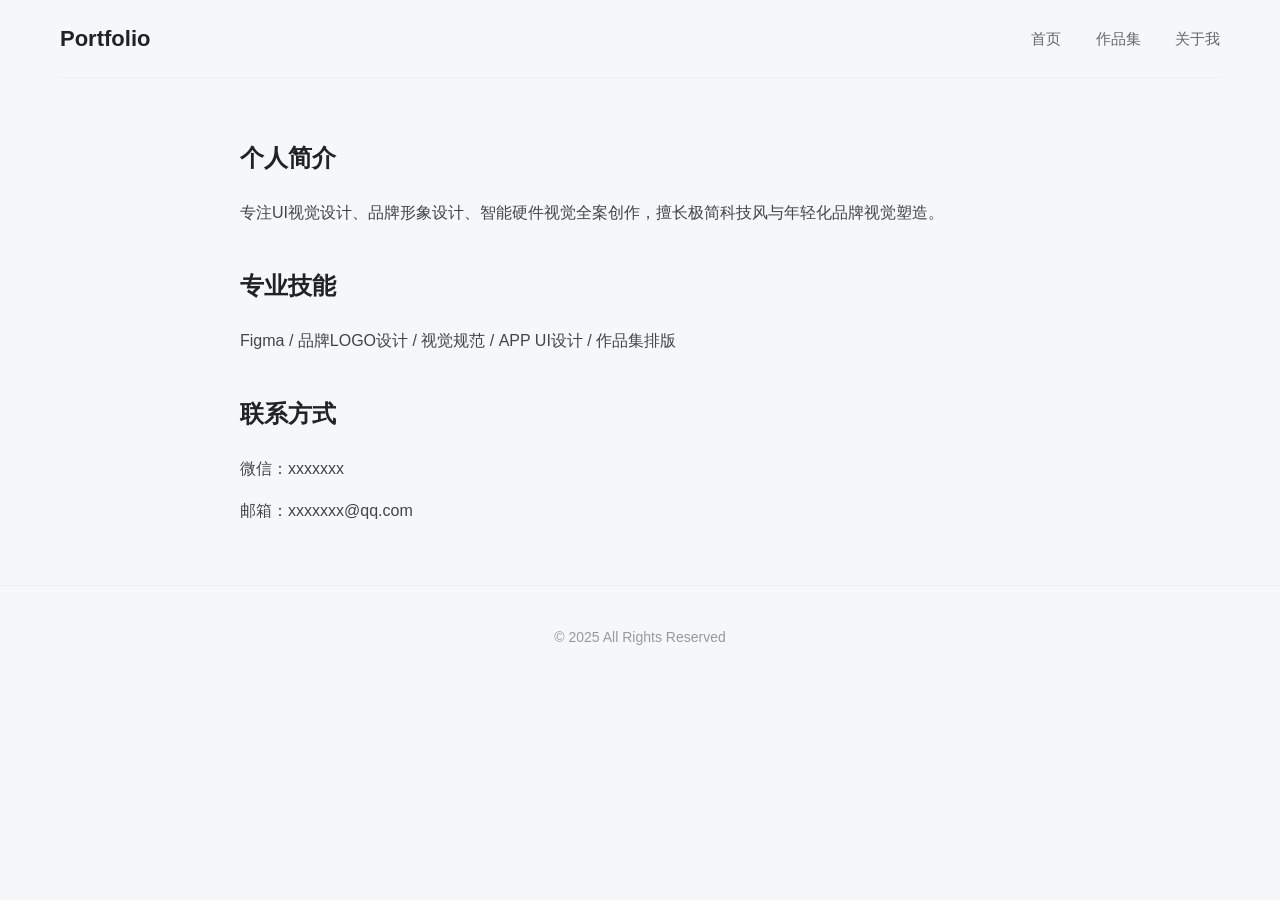
==== docs/about.html @ 40f410e4 "Add files via upload" ====
<!DOCTYPE html>
<html lang="zh-CN">
<head>
    <meta charset="UTF-8">
    <meta name="viewport" content="width=device-width, initial-scale=1.0">
    <title>关于我 | About</title>
    <link rel="stylesheet" href="assets/css/style.css">
</head>
<body>
    <div class="container">
        <nav>
            <div class="nav-logo">Portfolio</div>
            <div class="nav-links">
                <a href="index.html">首页</a>
                <a href="works.html">作品集</a>
                <a href="about.html">关于我</a>
            </div>
        </nav>

        <div class="project-content">
            <h2>个人简介</h2>
            <p>专注UI视觉设计、品牌形象设计、智能硬件视觉全案创作，擅长极简科技风与年轻化品牌视觉塑造。</p>

            <h2>专业技能</h2>
            <p>Figma / 品牌LOGO设计 / 视觉规范 / APP UI设计 / 作品集排版</p>

            <h2>联系方式</h2>
            <p>微信：xxxxxxx</p>
            <p>邮箱：xxxxxxx@qq.com</p>
        </div>
    </div>

    <footer>
        © 2025 All Rights Reserved
    </footer>
</body>
</html>
---- docs/assets/css/style.css ----
* {
    margin: 0;
    padding: 0;
    box-sizing: border-box;
}

body {
    font-family: "Inter", "思源黑体", sans-serif;
    background-color: #f6f7f9;
    color: #222;
    line-height: 1.7;
}

a {
    text-decoration: none;
    color: inherit;
}

.container {
    max-width: 1200px;
    margin: 0 auto;
    padding: 0 20px;
}

/* 导航栏 */
nav {
    display: flex;
    justify-content: space-between;
    align-items: center;
    padding: 20px 0;
    border-bottom: 1px solid #eee;
}

.nav-logo {
    font-size: 22px;
    font-weight: 700;
}

.nav-links a {
    margin-left: 30px;
    font-size: 15px;
    color: #666;
}

.nav-links a:hover {
    color: #000;
}

/* 首页hero */
.hero {
    text-align: center;
    padding: 100px 20px;
}

.hero h1 {
    font-size: 48px;
    margin-bottom: 15px;
}

.hero p {
    font-size: 18px;
    color: #666;
    margin-bottom: 40px;
}

.btn {
    padding: 12px 30px;
    background: #222;
    color: #fff;
    border-radius: 6px;
    transition: 0.3s;
}

.btn:hover {
    background: #444;
}

/* 作品网格 */
.section-title {
    font-size: 28px;
    margin: 60px 0 30px;
}

.works-grid {
    display: grid;
    grid-template-columns: repeat(auto-fill, minmax(350px, 1fr));
    gap: 30px;
    margin-bottom: 80px;
}

.work-card {
    background: #fff;
    border-radius: 10px;
    overflow: hidden;
    box-shadow: 0 2px 12px rgba(0,0,0,0.06);
    transition: 0.3s;
}

.work-card:hover {
    transform: translateY(-5px);
}

.work-card img {
    width: 100%;
    height: 240px;
    object-fit: cover;
}

.work-info {
    padding: 20px;
}

.work-info h3 {
    margin-bottom: 8px;
}

.work-info p {
    color: #666;
    font-size: 14px;
}

/* 项目详情页 */
.project-banner {
    width: 100%;
    height: 400px;
    background: #eef0f3;
    display: flex;
    align-items: center;
    justify-content: center;
    font-size: 30px;
    color: #999;
}

.project-content {
    max-width: 800px;
    margin: 60px auto;
}

.project-content h2 {
    margin: 40px 0 20px;
}

.project-content p {
    color: #444;
    margin-bottom: 15px;
}

.end-text {
    margin: 60px 0 40px;
    text-align: center;
    font-size: 18px;
    color: #333;
    line-height: 2;
}

/* 页脚 */
footer {
    text-align: center;
    padding: 40px 0;
    color: #999;
    font-size: 14px;
    border-top: 1px solid #eee;
}
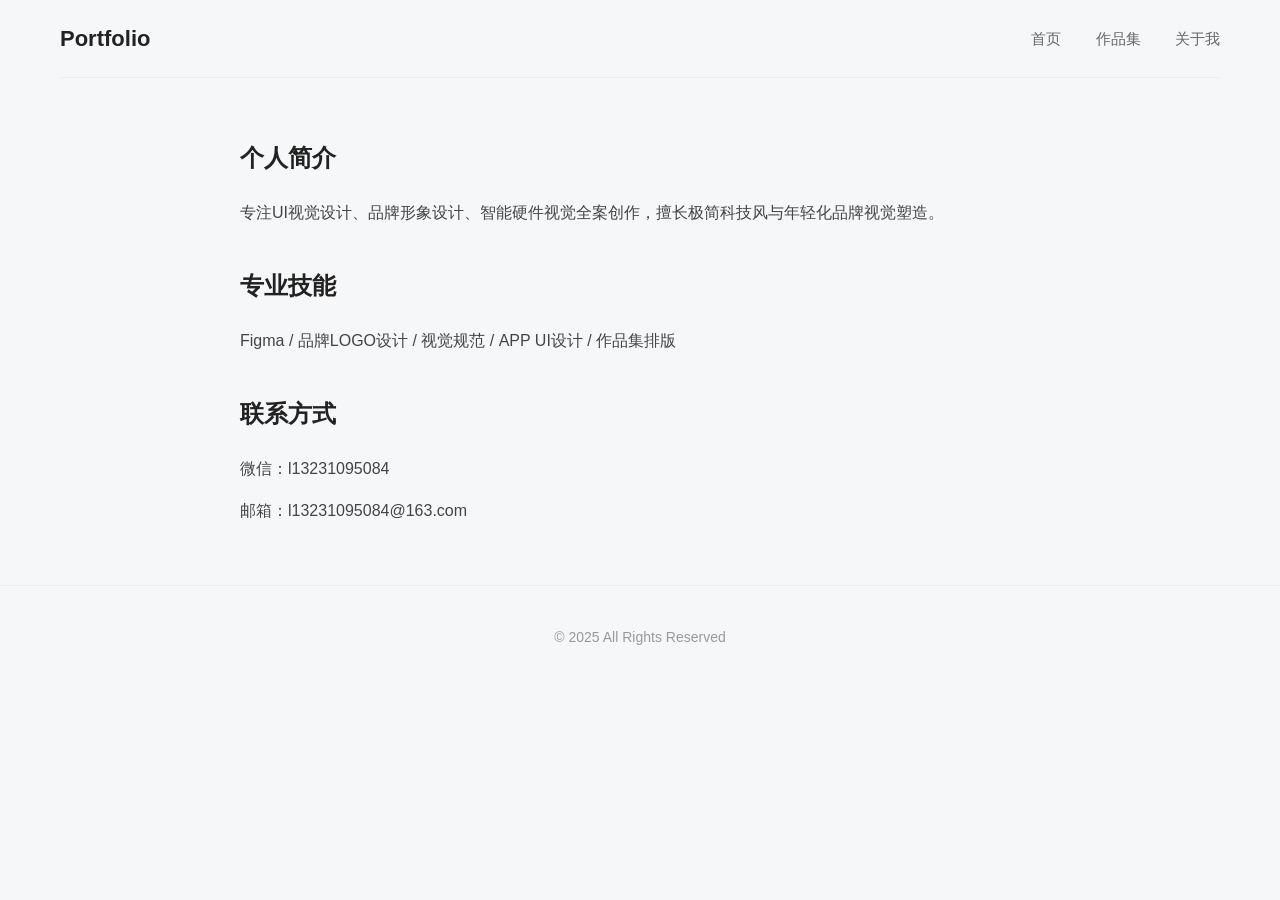
==== commit e7dd856e: "修改联系方式" ====
--- a/docs/about.html
+++ b/docs/about.html
@@ -25,8 +25,8 @@
             <p>Figma / 品牌LOGO设计 / 视觉规范 / APP UI设计 / 作品集排版</p>
 
             <h2>联系方式</h2>
-            <p>微信：xxxxxxx</p>
-            <p>邮箱：xxxxxxx@qq.com</p>
+            <p>微信：l13231095084</p>
+            <p>邮箱：l13231095084@163.com</p>
         </div>
     </div>
 
@@ -34,4 +34,4 @@
         © 2025 All Rights Reserved
     </footer>
 </body>
-</html>+</html>
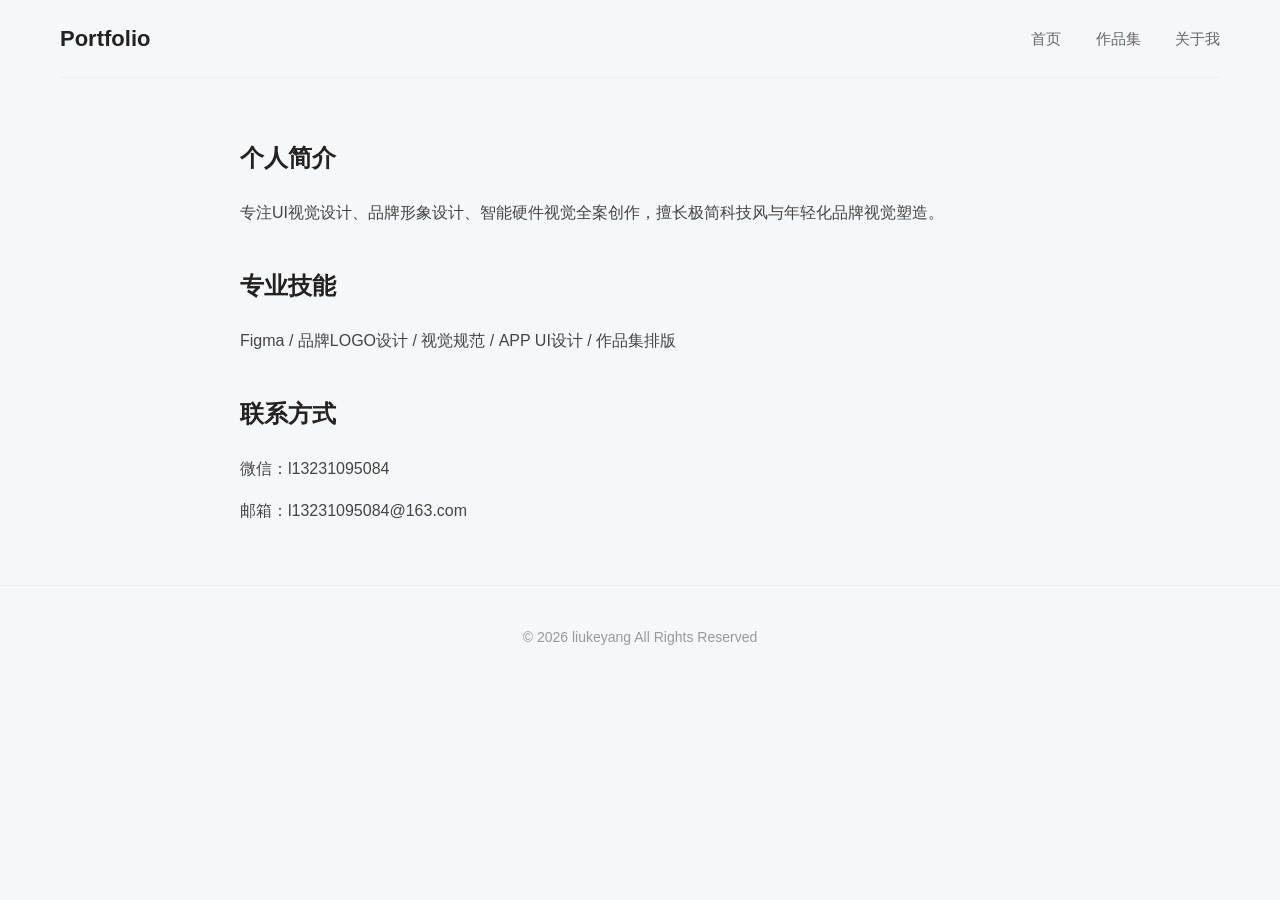
==== commit c31f4c03: "版权归属修改" ====
--- a/docs/about.html
+++ b/docs/about.html
@@ -31,7 +31,7 @@
     </div>
 
     <footer>
-        © 2025 All Rights Reserved
+        © 2026 liukeyang All Rights Reserved
     </footer>
 </body>
 </html>
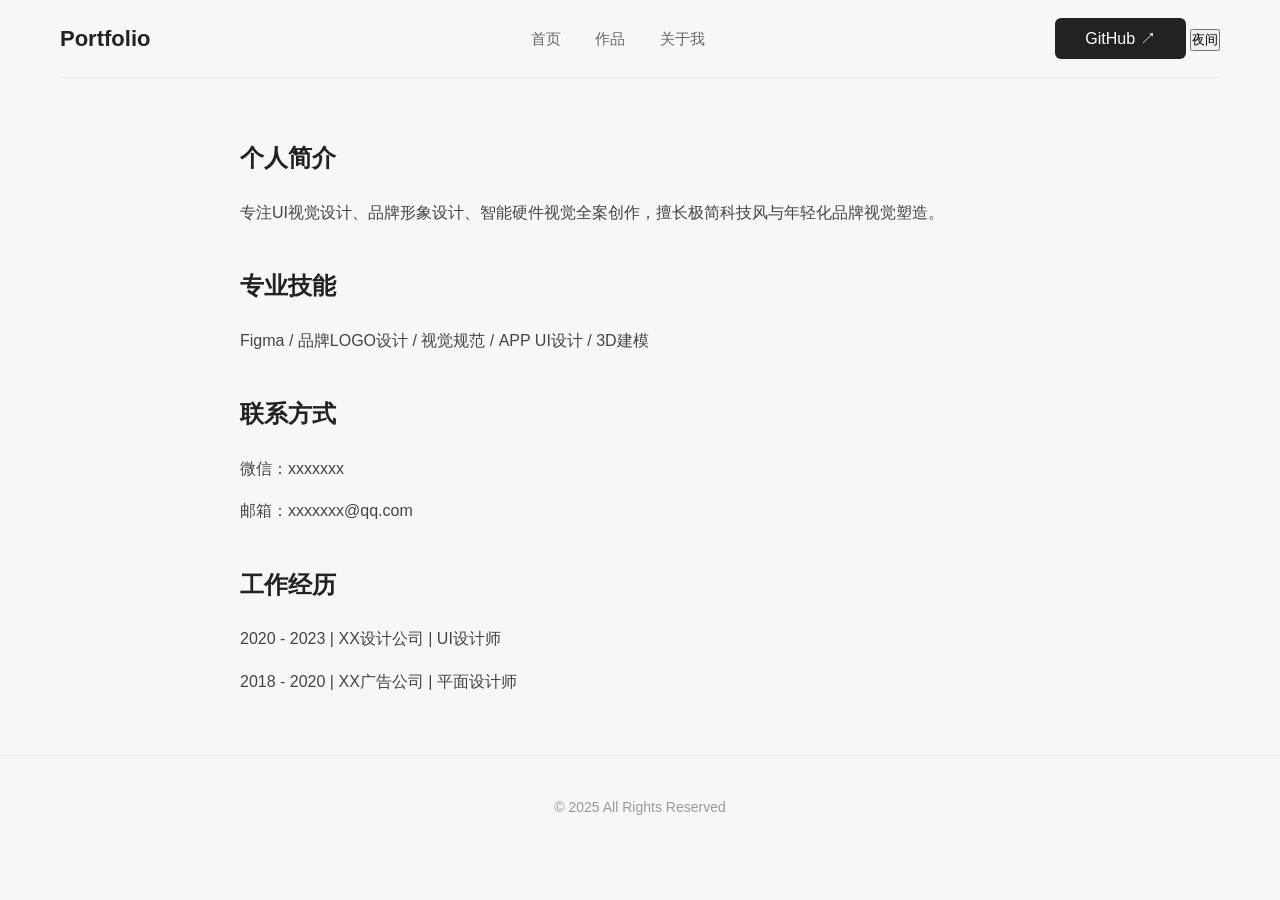
==== commit fbae5e83: "Add files via upload" ====
--- a/docs/about.html
+++ b/docs/about.html
@@ -8,12 +8,16 @@
 </head>
 <body>
     <div class="container">
-        <nav>
+        <nav class="topbar">
             <div class="nav-logo">Portfolio</div>
             <div class="nav-links">
                 <a href="index.html">首页</a>
-                <a href="works.html">作品集</a>
+                <a href="works.html">作品</a>
                 <a href="about.html">关于我</a>
+            </div>
+            <div class="nav-actions">
+                <a href="https://github.com" class="btn btn-outline">GitHub ↗</a>
+                <button id="themeToggle" class="theme-toggle" aria-label="切换主题">夜间</button>
             </div>
         </nav>
 
@@ -22,16 +26,32 @@
             <p>专注UI视觉设计、品牌形象设计、智能硬件视觉全案创作，擅长极简科技风与年轻化品牌视觉塑造。</p>
 
             <h2>专业技能</h2>
-            <p>Figma / 品牌LOGO设计 / 视觉规范 / APP UI设计 / 作品集排版</p>
+            <p>Figma / 品牌LOGO设计 / 视觉规范 / APP UI设计 / 3D建模</p>
 
             <h2>联系方式</h2>
-            <p>微信：l13231095084</p>
-            <p>邮箱：l13231095084@163.com</p>
+            <p>微信：xxxxxxx</p>
+            <p>邮箱：xxxxxxx@qq.com</p>
+
+            <h2>工作经历</h2>
+            <p>2020 - 2023 | XX设计公司 | UI设计师</p>
+            <p>2018 - 2020 | XX广告公司 | 平面设计师</p>
         </div>
     </div>
 
     <footer>
-        © 2026 liukeyang All Rights Reserved
+        © 2025 All Rights Reserved
     </footer>
+
+    <script>
+        const themeToggle = document.getElementById('themeToggle');
+        if (themeToggle) {
+            themeToggle.addEventListener('click', () => {
+                document.body.classList.toggle('dark-theme');
+                const isDark = document.body.classList.contains('dark-theme');
+                themeToggle.textContent = isDark ? '白天' : '夜间';
+                themeToggle.setAttribute('aria-label', isDark ? '切换至白天模式' : '切换至夜间模式');
+            });
+        }
+    </script>
 </body>
-</html>
+</html>
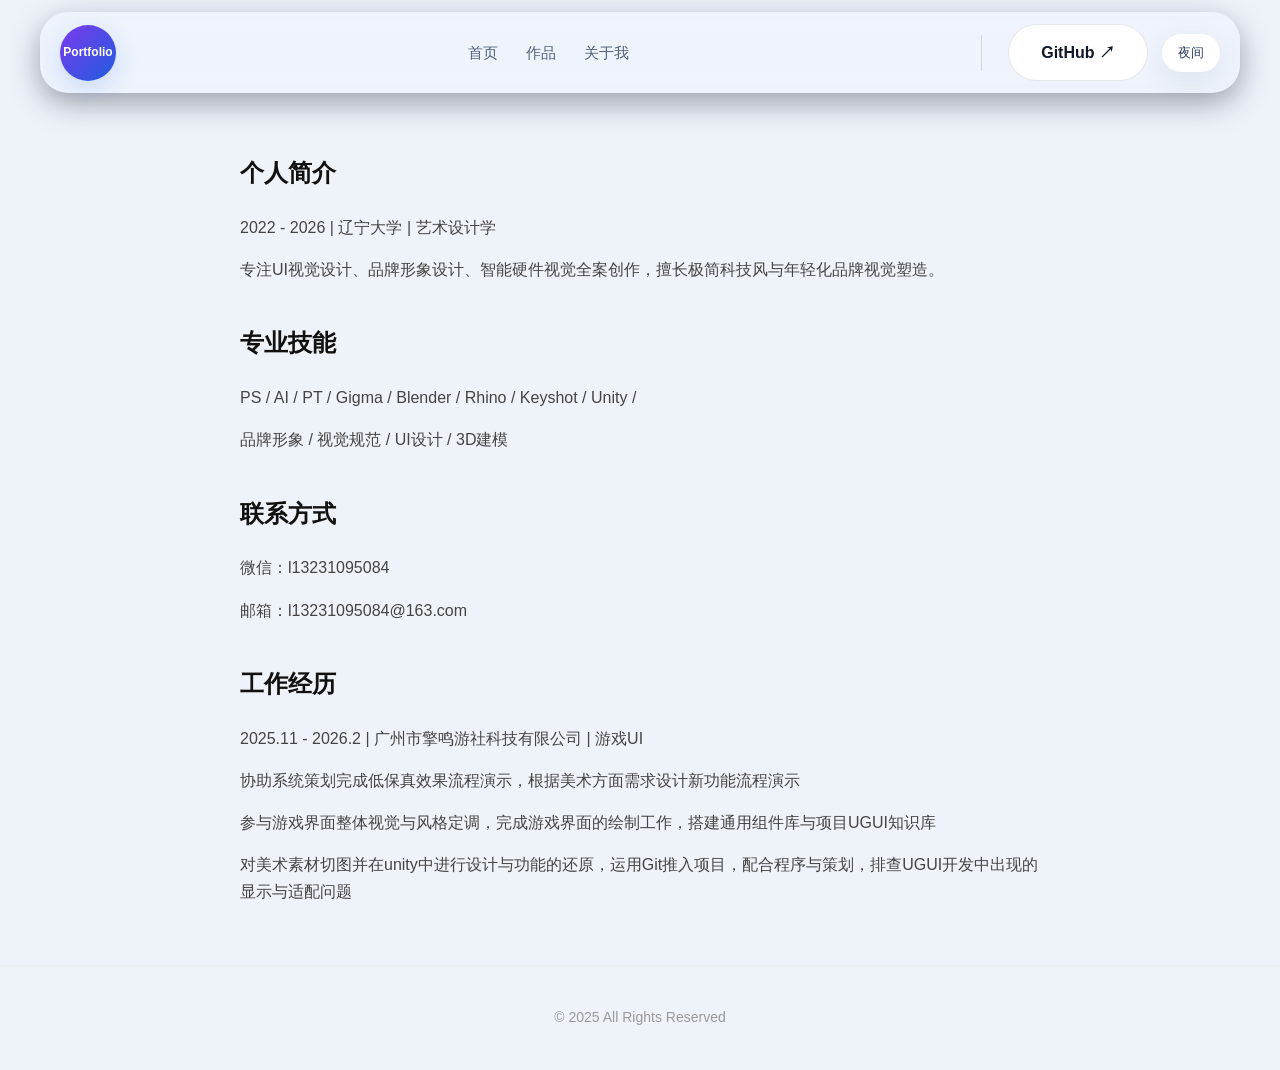
==== commit 5c84003f: "Update about.html" ====
--- a/docs/about.html
+++ b/docs/about.html
@@ -23,18 +23,22 @@
 
         <div class="project-content">
             <h2>个人简介</h2>
+            <p>2022 - 2026 | 辽宁大学 | 艺术设计学</p>
             <p>专注UI视觉设计、品牌形象设计、智能硬件视觉全案创作，擅长极简科技风与年轻化品牌视觉塑造。</p>
 
             <h2>专业技能</h2>
-            <p>Figma / 品牌LOGO设计 / 视觉规范 / APP UI设计 / 3D建模</p>
+            <p>PS / AI / PT / Gigma / Blender / Rhino / Keyshot / Unity / </p>
+            <p>品牌形象 / 视觉规范 / UI设计 / 3D建模</p>
 
             <h2>联系方式</h2>
-            <p>微信：xxxxxxx</p>
-            <p>邮箱：xxxxxxx@qq.com</p>
+            <p>微信：l13231095084</p>
+            <p>邮箱：l13231095084@163.com</p>
 
             <h2>工作经历</h2>
-            <p>2020 - 2023 | XX设计公司 | UI设计师</p>
-            <p>2018 - 2020 | XX广告公司 | 平面设计师</p>
+            <p>2025.11 - 2026.2 | 广州市擎鸣游社科技有限公司 | 游戏UI</p>
+            <p>协助系统策划完成低保真效果流程演示，根据美术方面需求设计新功能流程演示</p>
+            <p>参与游戏界面整体视觉与风格定调，完成游戏界面的绘制工作，搭建通用组件库与项目UGUI知识库</p>
+            <p>对美术素材切图并在unity中进行设计与功能的还原，运用Git推入项目，配合程序与策划，排查UGUI开发中出现的显示与适配问题</p>
         </div>
     </div>
 
@@ -54,4 +58,4 @@
         }
     </script>
 </body>
-</html>+</html>
--- a/docs/assets/css/style.css
+++ b/docs/assets/css/style.css
@@ -6,8 +6,8 @@
 
 body {
     font-family: "Inter", "思源黑体", sans-serif;
-    background-color: #f6f7f9;
-    color: #222;
+    background-color: #eef3fa;
+    color: #111;
     line-height: 1.7;
 }
 
@@ -17,62 +17,509 @@
 }
 
 .container {
-    max-width: 1200px;
+    max-width: 1440px;
     margin: 0 auto;
-    padding: 0 20px;
-}
-
-/* 导航栏 */
-nav {
+    padding: 0 clamp(16px, 4vw, 40px); /* 最小16px，随屏幕宽度变化，最大40px */
+    position: relative;
+}
+
+.topbar {
     display: flex;
-    justify-content: space-between;
-    align-items: center;
-    padding: 20px 0;
-    border-bottom: 1px solid #eee;
+    align-items: center;
+    gap: 20px;
+    padding: 12px 20px;
+    margin: 12px 0 0;
+    background: rgba(255,255,255,0.06);
+    border-radius: 28px;
+    box-shadow: 0 10px 30px rgba(2,6,23,0.35);
+    backdrop-filter: blur(8px) saturate(120%);
+    -webkit-backdrop-filter: blur(8px) saturate(120%);
 }
 
 .nav-logo {
-    font-size: 22px;
+    width: 56px;
+    height: 56px;
+    border-radius: 50%;
+    display: inline-grid;
+    place-items: center;
+    font-size: 12px;
+    font-weight: 900;
+    color: #fff;
+    background: linear-gradient(135deg,#7c3aed,hsl(221, 75%, 50%));
+    box-shadow: 0 8px 24px rgba(37,99,235,0.18);
+}
+
+.nav-links {
+    display: flex;
+    align-items: center;
+    gap: 28px;
+    flex-wrap: nowrap;
+    margin: 0 auto; /* 居中 */
+}
+
+.nav-links a {
+    position: relative;
+    font-size: 15px;
+    color: #51607a;
+    transition: color 0.2s;
+}
+
+.nav-links a::after {
+    content: "";
+    position: absolute;
+    left: 0;
+    bottom: -4px;
+    width: 0;
+    height: 3px;
+    background: #2563eb;
+    border-radius: 999px;
+    transition: width 0.25s ease;
+}
+
+.nav-links a:hover {
+    color: #0f172a;
+}
+
+.nav-links a:hover::after,
+.nav-links a:focus-visible::after {
+    width: 100%;
+}
+
+.nav-actions {
+    display: flex;
+    align-items: center;
+    gap: 14px;
+}
+
+.nav-actions::before {
+    content: "";
+    display: block;
+    width: 1px;
+    height: 36px;
+    margin-right: 12px;
+    background: rgba(2,6,23,0.12);
+    border-radius: 2px;
+}
+
+/* 作品次级导航 */
+.project-nav {
+    display: flex;
+    align-items: center;
+    gap: 24px;
+    padding: 0;
+    margin: 20px auto 0;
+    justify-content: center;
+}
+
+.project-nav-item {
+    position: relative;
+    font-size: 15px;
+    color: #51607a;
+    transition: color 0.2s;
+    padding-bottom: 8px;
+}
+
+.project-nav-item::after {
+    content: "";
+    position: absolute;
+    left: 0;
+    bottom: 0;
+    width: 0;
+    height: 2px;
+    background: #2563eb;
+    border-radius: 999px;
+    transition: width 0.25s ease;
+}
+
+.project-nav-item:hover {
+    color: #0f172a;
+}
+
+.project-nav-item:hover::after,
+.project-nav-item.active::after {
+    width: 100%;
+}
+
+.project-nav-item.active {
+    color: #0f172a;
+    font-weight: 600;
+}
+
+.theme-toggle {
+    padding: 10px 16px;
+    border: none;
+    border-radius: 999px;
+    background: #fff;
+    color: #2e3e5c;
+    box-shadow: 0 10px 30px rgba(20, 30, 60, 0.08);
+    cursor: pointer;
+}
+
+.btn {
+    display: inline-flex;
+    align-items: center;
+    justify-content: center;
+    padding: 14px 32px;
+    border-radius: 999px;
+    font-weight: 600;
+    transition: all 0.25s ease;
+}
+
+.btn-primary {
+    background: #2563eb;
+    color: #fff;
+}
+
+.btn-primary:hover {
+    background: #1d4ed8;
+}
+
+.btn-outline {
+    border: 1px solid rgba(15, 23, 42, 0.1);
+    background: #fff;
+    color: #111827;
+}
+
+.btn-outline:hover {
+    background: #f8fafc;
+}
+
+.dark-theme {
+    background-color: #071019;
+    color: #e5e7eb;
+}
+
+.dark-theme a {
+    color: #e5e7eb;
+}
+
+.dark-theme .container {
+    background: transparent;
+}
+
+.dark-theme nav,
+.dark-theme .visual-frame,
+.dark-theme .profile-card,
+.dark-theme .btn-outline,
+.dark-theme .theme-toggle {
+    background: rgba(15, 23, 42, 0.94);
+}
+
+.dark-theme .theme-toggle {
+    color: #e5e7eb;
+    box-shadow: 0 10px 30px rgba(255, 255, 255, 0.06);
+}
+
+.dark-theme .nav-links a {
+    color: #cbd5e1;
+}
+
+.dark-theme .nav-links a:hover {
+    color: #f8fafc;
+}
+
+.dark-theme .btn-primary {
+    background: #60a5fa;
+}
+
+.dark-theme .btn-primary:hover {
+    background: #3b82f6;
+}
+
+.dark-theme .btn-outline {
+    border-color: rgba(255, 255, 255, 0.1);
+    background: rgba(255, 255, 255, 0.05);
+    color: #e5e7eb;
+}
+
+.dark-theme .hero-lead,
+.dark-theme .hero-description,
+.dark-theme .profile-note {
+    color: #cbd5e1;
+}
+
+.dark-theme .visual-frame {
+    background: rgba(15, 23, 42, 0.96);
+    box-shadow: 0 50px 100px rgba(0, 0, 0, 0.4);
+}
+
+.dark-theme .visual-frame::before {
+    border-color: rgba(255, 255, 255, 0.08);
+}
+
+.dark-theme .visual-label,
+.dark-theme .visual-chip {
+    background: rgba(255, 255, 255, 0.08);
+    color: #e5e7eb;
+}
+
+.dark-theme footer {
+    color: #94a3b8;
+    border-top-color: rgba(148, 163, 184, 0.2);
+}
+
+.hero {
+    display: grid;
+    grid-template-columns: minmax(320px, 1fr) minmax(420px, 1.1fr);
+    align-items: center;
+    gap: 72px;
+    padding: 80px 0 120px;
+}
+
+.hero-copy {
+    max-width: 580px;
+}
+
+.eyebrow {
+    margin-bottom: 18px;
+    font-size: 16px;
+    letter-spacing: 0.16em;
+    text-transform: uppercase;
+    color: #2563eb;
+}
+
+.hero-copy h1 {
+    font-size: 66px;
+    line-height: 0.95;
+    margin-bottom: 30px;
+    letter-spacing: -0.04em;
+}
+
+.hero-lead,
+.hero-description {
+    color: #374151;
+    font-size: 18px;
+    max-width: 560px;
+}
+
+.hero-lead {
+    margin-bottom: 22px;
+}
+
+.hero-description {
+    margin-bottom: 36px;
+}
+
+.hero-actions {
+    margin-bottom: 42px;
+}
+
+.profile-card {
+    display: inline-flex;
+    align-items: center;
+    gap: 14px;
+    padding: 14px 18px;
+    background: #fff;
+    border-radius: 22px;
+    box-shadow: 0 18px 40px rgba(15, 23, 42, 0.08);
+}
+
+.profile-avatar {
+    width: 52px;
+    height: 52px;
+    border-radius: 18px;
+    background: linear-gradient(135deg, #7c3aed, #2563eb);
+    color: #fff;
+    display: grid;
+    place-items: center;
+    font-weight: 800;
+    font-size: 20px;
+}
+
+.profile-name {
     font-weight: 700;
 }
 
-.nav-links a {
-    margin-left: 30px;
-    font-size: 15px;
-    color: #666;
-}
-
-.nav-links a:hover {
-    color: #000;
-}
-
-/* 首页hero */
-.hero {
+.profile-note {
+    font-size: 14px;
+    color: #6b7280;
+}
+
+.hero-visual {
+    display: flex;
+    justify-content: flex-end;
+}
+
+.visual-frame {
+    position: relative;
+    width: 100%;
+    max-width: 660px;
+    border-radius: 32px;
+    background: linear-gradient(180deg, rgba(255,255,255,0.95), rgba(249,250,251,0.95));
+    box-shadow: 0 50px 100px rgba(15, 23, 42, 0.12);
+    overflow: hidden;
+    padding: 26px;
+}
+
+.visual-frame::before {
+    content: "";
+    position: absolute;
+    inset: 0;
+    border: 1px solid rgba(255, 255, 255, 0.55);
+    pointer-events: none;
+    border-radius: 32px;
+}
+
+.visual-label {
+    position: absolute;
+    top: 24px;
+    left: 24px;
+    padding: 10px 16px;
+    background: rgba(15, 23, 42, 0.95);
+    color: #fff;
+    border-radius: 999px;
+    font-size: 13px;
+    letter-spacing: 0.04em;
+}
+
+.visual-chip {
+    position: absolute;
+    bottom: 28px;
+    left: 28px;
+    padding: 10px 16px;
+    background: rgba(255, 255, 255, 0.94);
+    border-radius: 999px;
+    font-size: 14px;
+    color: #111827;
+    box-shadow: 0 12px 30px rgba(15, 23, 42, 0.1);
+}
+
+.visual-bar {
+    position: absolute;
+    right: 28px;
+    bottom: 28px;
+    display: flex;
+    gap: 10px;
+}
+
+.visual-bar span {
+    width: 12px;
+    height: 12px;
+    border-radius: 999px;
+    background: #2563eb;
+}
+
+.visual-frame img {
+    width: 100%;
+    height: auto;
+    display: block;
+    border-radius: 24px;
+    object-fit: cover;
+}
+
+/* 关于页左上头像 */
+.about-avatar {
+    position: absolute;
+    top: 24px;
+    left: 24px;
+    width: clamp(100px, 16vw, 180px);
+    height: auto;
+    border-radius: 12px;
+    box-shadow: 0 20px 40px rgba(0,0,0,0.12);
+    object-fit: cover;
+}
+
+@media screen and (max-width: 800px) {
+    .about-avatar {
+        width: clamp(80px, 18vw, 140px);
+        top: 18px;
+        left: 18px;
+    }
+}
+
+footer {
     text-align: center;
-    padding: 100px 20px;
-}
-
-.hero h1 {
-    font-size: 48px;
-    margin-bottom: 15px;
-}
-
-.hero p {
-    font-size: 18px;
-    color: #666;
-    margin-bottom: 40px;
-}
-
-.btn {
-    padding: 12px 30px;
-    background: #222;
-    color: #fff;
-    border-radius: 6px;
-    transition: 0.3s;
-}
-
-.btn:hover {
-    background: #444;
+    padding: 40px 0 60px;
+    color: #6b7280;
+    font-size: 14px;
+    border-top: 1px solid rgba(148, 163, 184, 0.15);
+}
+
+@media screen and (max-width: 960px) {
+    .hero {
+        grid-template-columns: 1fr;
+        gap: 50px;
+        padding-top: 64px;
+    }
+
+    .hero-copy h1 {
+        font-size: 54px;
+    }
+
+    .visual-frame {
+        max-width: 100%;
+        padding: 22px;
+    }
+}
+
+@media screen and (max-width: 700px) {
+    .topbar {
+        flex-direction: row;
+        align-items: center;
+        gap: 12px;
+        padding: 8px 12px;
+        flex-wrap: nowrap;
+    }
+
+    .nav-logo {
+        width: 44px;
+        height: 44px;
+        font-size: 10px;
+        flex-shrink: 0;
+    }
+
+    .nav-links {
+        gap: 16px;
+        margin: 0;
+        flex-shrink: 0;
+    }
+
+    .nav-links a {
+        font-size: 13px;
+    }
+
+    .nav-actions {
+        width: auto;
+        justify-content: flex-end;
+        gap: 8px;
+        margin-left: auto;
+    }
+
+    .nav-actions::before {
+        height: 24px;
+        margin-right: 8px;
+    }
+
+    .theme-toggle {
+        padding: 6px 12px;
+        font-size: 12px;
+    }
+
+    .btn {
+        padding: 8px 16px;
+        font-size: 12px;
+    }
+
+    .project-nav {
+        gap: 16px;
+        margin-top: 16px;
+        overflow-x: auto;
+        padding-bottom: 8px;
+    }
+
+    .project-nav-item {
+        font-size: 13px;
+        white-space: nowrap;
+        flex-shrink: 0;
+    }
+
+    .hero-copy h1 {
+        font-size: 42px;
+    }
+
+    .profile-card {
+        width: 100%;
+    }
 }
 
 /* 作品网格 */
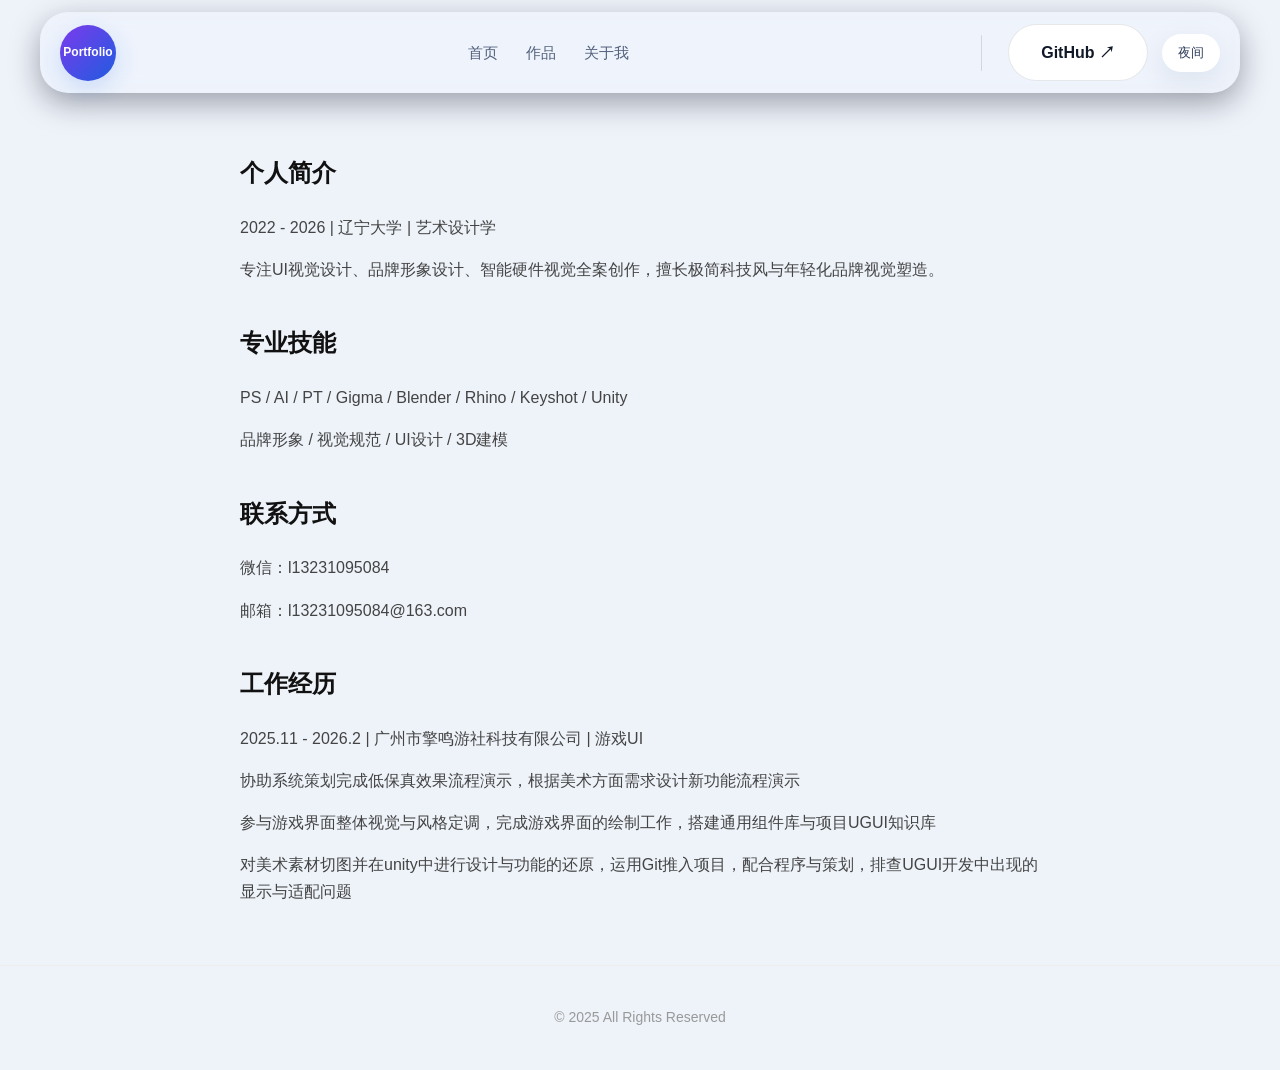
==== commit 02d2c998: "Add files via upload" ====
--- a/docs/about.html
+++ b/docs/about.html
@@ -27,7 +27,7 @@
             <p>专注UI视觉设计、品牌形象设计、智能硬件视觉全案创作，擅长极简科技风与年轻化品牌视觉塑造。</p>
 
             <h2>专业技能</h2>
-            <p>PS / AI / PT / Gigma / Blender / Rhino / Keyshot / Unity / </p>
+            <p>PS / AI / PT / Gigma / Blender / Rhino / Keyshot / Unity </p>
             <p>品牌形象 / 视觉规范 / UI设计 / 3D建模</p>
 
             <h2>联系方式</h2>
@@ -48,14 +48,25 @@
 
     <script>
         const themeToggle = document.getElementById('themeToggle');
+        const savedTheme = window.localStorage.getItem('theme');
+        const isDarkMode = savedTheme === 'dark';
+        const updateTheme = (dark) => {
+            document.body.classList.toggle('dark-theme', dark);
+            if (themeToggle) {
+                themeToggle.textContent = dark ? '白天' : '夜间';
+                themeToggle.setAttribute('aria-label', dark ? '切换至白天模式' : '切换至夜间模式');
+            }
+        };
+        if (savedTheme) {
+            updateTheme(isDarkMode);
+        }
         if (themeToggle) {
             themeToggle.addEventListener('click', () => {
-                document.body.classList.toggle('dark-theme');
-                const isDark = document.body.classList.contains('dark-theme');
-                themeToggle.textContent = isDark ? '白天' : '夜间';
-                themeToggle.setAttribute('aria-label', isDark ? '切换至白天模式' : '切换至夜间模式');
+                const nextDark = !document.body.classList.contains('dark-theme');
+                window.localStorage.setItem('theme', nextDark ? 'dark' : 'light');
+                updateTheme(nextDark);
             });
         }
     </script>
 </body>
-</html>
+</html>
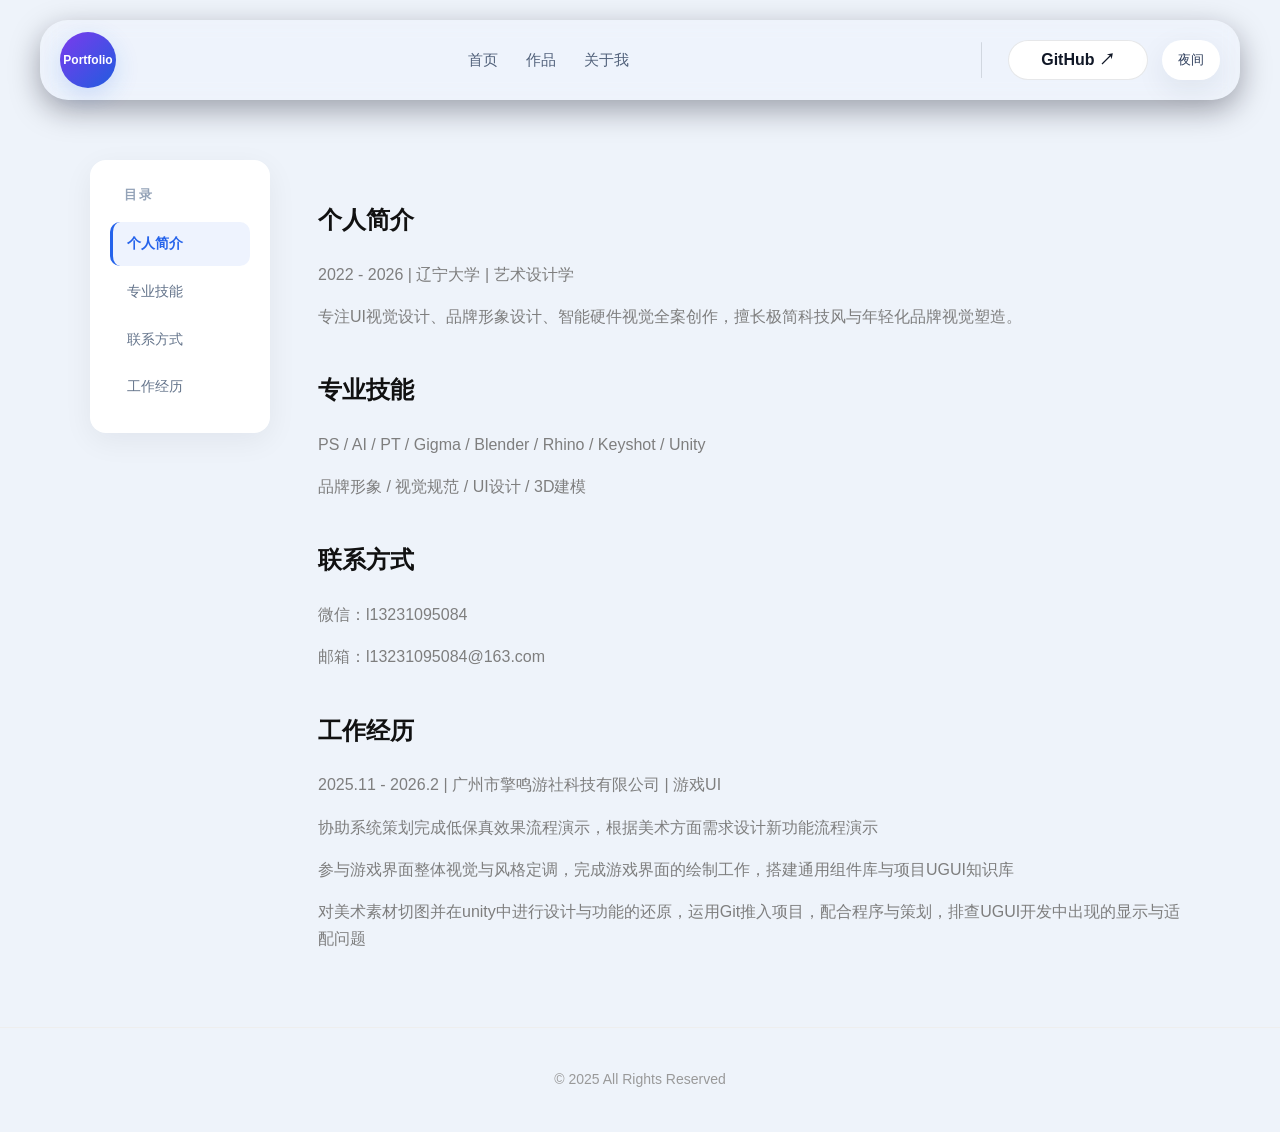
==== commit cc66d6e1: "Add files via upload" ====
--- a/docs/about.html
+++ b/docs/about.html
@@ -21,24 +21,33 @@
             </div>
         </nav>
 
-        <div class="project-content">
-            <h2>个人简介</h2>
-            <p>2022 - 2026 | 辽宁大学 | 艺术设计学</p>
-            <p>专注UI视觉设计、品牌形象设计、智能硬件视觉全案创作，擅长极简科技风与年轻化品牌视觉塑造。</p>
+        <div class="about-layout">
+            <nav class="about-toc">
+                <div class="about-toc-title">目录</div>
+                <a href="#intro" class="about-toc-link active">个人简介</a>
+                <a href="#skills" class="about-toc-link">专业技能</a>
+                <a href="#contact" class="about-toc-link">联系方式</a>
+                <a href="#experience" class="about-toc-link">工作经历</a>
+            </nav>
+            <div class="project-content">
+                <h2 id="intro">个人简介</h2>
+                <p>2022 - 2026 | 辽宁大学 | 艺术设计学</p>
+                <p>专注UI视觉设计、品牌形象设计、智能硬件视觉全案创作，擅长极简科技风与年轻化品牌视觉塑造。</p>
 
-            <h2>专业技能</h2>
-            <p>PS / AI / PT / Gigma / Blender / Rhino / Keyshot / Unity </p>
-            <p>品牌形象 / 视觉规范 / UI设计 / 3D建模</p>
+                <h2 id="skills">专业技能</h2>
+                <p>PS / AI / PT / Gigma / Blender / Rhino / Keyshot / Unity </p>
+                <p>品牌形象 / 视觉规范 / UI设计 / 3D建模</p>
 
-            <h2>联系方式</h2>
-            <p>微信：l13231095084</p>
-            <p>邮箱：l13231095084@163.com</p>
+                <h2 id="contact">联系方式</h2>
+                <p>微信：l13231095084</p>
+                <p>邮箱：l13231095084@163.com</p>
 
-            <h2>工作经历</h2>
-            <p>2025.11 - 2026.2 | 广州市擎鸣游社科技有限公司 | 游戏UI</p>
-            <p>协助系统策划完成低保真效果流程演示，根据美术方面需求设计新功能流程演示</p>
-            <p>参与游戏界面整体视觉与风格定调，完成游戏界面的绘制工作，搭建通用组件库与项目UGUI知识库</p>
-            <p>对美术素材切图并在unity中进行设计与功能的还原，运用Git推入项目，配合程序与策划，排查UGUI开发中出现的显示与适配问题</p>
+                <h2 id="experience">工作经历</h2>
+                <p>2025.11 - 2026.2 | 广州市擎鸣游社科技有限公司 | 游戏UI</p>
+                <p>协助系统策划完成低保真效果流程演示，根据美术方面需求设计新功能流程演示</p>
+                <p>参与游戏界面整体视觉与风格定调，完成游戏界面的绘制工作，搭建通用组件库与项目UGUI知识库</p>
+                <p>对美术素材切图并在unity中进行设计与功能的还原，运用Git推入项目，配合程序与策划，排查UGUI开发中出现的显示与适配问题</p>
+            </div>
         </div>
     </div>
 
@@ -68,5 +77,40 @@
             });
         }
     </script>
+    <script>
+        // 目录导航滚动高亮
+        const tocLinks = document.querySelectorAll('.about-toc-link');
+        const sections = [];
+        tocLinks.forEach(link => {
+            const id = link.getAttribute('href').slice(1);
+            const el = document.getElementById(id);
+            if (el) sections.push({ id, el, link });
+        });
+
+        function updateActiveToc() {
+            const scrollY = window.scrollY + 160;
+            let current = sections[0];
+            sections.forEach(sec => {
+                if (sec.el.offsetTop <= scrollY) current = sec;
+            });
+            tocLinks.forEach(l => l.classList.remove('active'));
+            if (current) current.link.classList.add('active');
+        }
+
+        window.addEventListener('scroll', updateActiveToc, { passive: true });
+        updateActiveToc();
+
+        // 平滑滚动
+        tocLinks.forEach(link => {
+            link.addEventListener('click', (e) => {
+                e.preventDefault();
+                const id = link.getAttribute('href').slice(1);
+                const el = document.getElementById(id);
+                if (el) {
+                    window.scrollTo({ top: el.offsetTop - 100, behavior: 'smooth' });
+                }
+            });
+        });
+    </script>
 </body>
 </html>
--- a/docs/assets/css/style.css
+++ b/docs/assets/css/style.css
@@ -24,11 +24,14 @@
 }
 
 .topbar {
+    position: sticky;
+    top: 0;
+    z-index: 99;
     display: flex;
     align-items: center;
     gap: 20px;
     padding: 12px 20px;
-    margin: 12px 0 0;
+    margin: 20px auto 12px;
     background: rgba(255,255,255,0.06);
     border-radius: 28px;
     box-shadow: 0 10px 30px rgba(2,6,23,0.35);
@@ -114,7 +117,7 @@
 .project-nav-item {
     position: relative;
     font-size: 15px;
-    color: #51607a;
+    color: #1f2937;
     transition: color 0.2s;
     padding-bottom: 8px;
 }
@@ -132,7 +135,7 @@
 }
 
 .project-nav-item:hover {
-    color: #0f172a;
+    color: #111827;
 }
 
 .project-nav-item:hover::after,
@@ -142,17 +145,44 @@
 
 .project-nav-item.active {
     color: #0f172a;
-    font-weight: 600;
-}
-
-.theme-toggle {
+    font-weight: 700;
+}
+
+.dark-theme .project-nav-item {
+    color: #cbd5e1;
+}
+
+.dark-theme .project-nav-item:hover {
+    color: #f8fafc;
+}
+
+.dark-theme .project-nav-item::after,
+.dark-theme .project-nav-item.active::after {
+    background: #60a5fa;
+}
+
+.dark-theme .project-nav-item.active {
+    color: #ffffff;
+    font-weight: 700;
+}
+
+.theme-toggle,
+.btn-outline {
     padding: 10px 16px;
     border: none;
     border-radius: 999px;
+    height: 40px;
+    min-height: 40px;
+    display: inline-flex;
+    align-items: center;
+    justify-content: center;
+    cursor: pointer;
+}
+
+.theme-toggle {
     background: #fff;
     color: #2e3e5c;
     box-shadow: 0 10px 30px rgba(20, 30, 60, 0.08);
-    cursor: pointer;
 }
 
 .btn {
@@ -172,6 +202,7 @@
 
 .btn-primary:hover {
     background: #1d4ed8;
+    transform: scale(1.05);
 }
 
 .btn-outline {
@@ -230,6 +261,12 @@
     border-color: rgba(255, 255, 255, 0.1);
     background: rgba(255, 255, 255, 0.05);
     color: #e5e7eb;
+}
+
+.dark-theme .work-card {
+    background: rgba(15, 23, 42, 0.96);
+    box-shadow: 0 10px 30px rgba(0, 0, 0, 0.35);
+    border: 1px solid rgba(255, 255, 255, 0.08);
 }
 
 .dark-theme .hero-lead,
@@ -312,6 +349,15 @@
     background: #fff;
     border-radius: 22px;
     box-shadow: 0 18px 40px rgba(15, 23, 42, 0.08);
+    text-decoration: none;
+    color: inherit;
+    cursor: pointer;
+    transition: box-shadow 0.2s ease, transform 0.2s ease;
+}
+
+.profile-card:hover {
+    box-shadow: 0 22px 48px rgba(15, 23, 42, 0.13);
+    transform: translateY(-2px);
 }
 
 .profile-avatar {
@@ -349,6 +395,7 @@
     box-shadow: 0 50px 100px rgba(15, 23, 42, 0.12);
     overflow: hidden;
     padding: 26px;
+    perspective: 1200px;
 }
 
 .visual-frame::before {
@@ -358,6 +405,21 @@
     border: 1px solid rgba(255, 255, 255, 0.55);
     pointer-events: none;
     border-radius: 32px;
+}
+
+.visual-frame img {
+    width: 100%;
+    height: auto;
+    display: block;
+    border-radius: 24px;
+    object-fit: cover;
+    transform: perspective(1200px) rotateX(0deg) rotateY(0deg) translateZ(0);
+    transition: transform 0.18s ease-out;
+    will-change: transform;
+}
+
+.visual-frame:hover img {
+    transform: perspective(1200px) scale(1.01) rotateX(0deg) rotateY(0deg);
 }
 
 .visual-label {
@@ -469,13 +531,18 @@
     }
 
     .nav-links {
-        gap: 16px;
+        display: flex;
+        align-items: center;
+        gap: 12px;
         margin: 0;
-        flex-shrink: 0;
+        flex: 1 1 auto;
+        min-width: 0;
     }
 
     .nav-links a {
         font-size: 13px;
+        white-space: nowrap;
+        flex-shrink: 1;
     }
 
     .nav-actions {
@@ -483,6 +550,7 @@
         justify-content: flex-end;
         gap: 8px;
         margin-left: auto;
+        flex-shrink: 0;
     }
 
     .nav-actions::before {
@@ -490,9 +558,19 @@
         margin-right: 8px;
     }
 
-    .theme-toggle {
+    .theme-toggle,
+    .btn-outline {
         padding: 6px 12px;
         font-size: 12px;
+        border-radius: 999px;
+        height: 36px;
+        min-height: 36px;
+        line-height: 1.2;
+    }
+
+    .theme-toggle {
+        padding-left: 12px;
+        padding-right: 12px;
     }
 
     .btn {
@@ -562,7 +640,7 @@
 }
 
 .work-info p {
-    color: #666;
+    color: #8d8d8d;
     font-size: 14px;
 }
 
@@ -588,8 +666,127 @@
 }
 
 .project-content p {
-    color: #444;
+    color: #7e7e7e;
     margin-bottom: 15px;
+}
+
+/* 关于我 - 左侧目录导航布局 */
+.about-layout {
+    display: flex;
+    gap: 48px;
+    margin: 60px auto;
+    max-width: 1100px;
+    align-items: flex-start;
+}
+
+.about-layout .project-content {
+    flex: 1;
+    margin: 0;
+    max-width: none;
+}
+
+.about-toc {
+    position: sticky;
+    top: 120px;
+    flex: 0 0 180px;
+    padding: 24px 20px;
+    background: #fff;
+    border-radius: 16px;
+    box-shadow: 0 8px 30px rgba(15, 23, 42, 0.06);
+    display: flex;
+    flex-direction: column;
+    gap: 4px;
+}
+
+.about-toc-title {
+    font-size: 13px;
+    font-weight: 700;
+    text-transform: uppercase;
+    letter-spacing: 1.5px;
+    color: #94a3b8;
+    margin-bottom: 12px;
+    padding-left: 14px;
+}
+
+.about-toc-link {
+    display: block;
+    padding: 10px 14px;
+    border-radius: 10px;
+    font-size: 14px;
+    font-weight: 500;
+    color: #64748b;
+    text-decoration: none;
+    transition: all 0.2s ease;
+    border-left: 3px solid transparent;
+}
+
+.about-toc-link:hover {
+    color: #2563eb;
+       background: rgba(37, 99, 235, 0.06);
+}
+
+.about-toc-link.active {
+    color: #2563eb;
+    background: rgba(37, 99, 235, 0.08);
+    border-left-color: #2563eb;
+    font-weight: 600;
+}
+
+.dark-theme .about-toc {
+    background: rgba(15, 23, 42, 0.94);
+    box-shadow: 0 8px 30px rgba(0, 0, 0, 0.3);
+}
+
+.dark-theme .about-toc-title {
+    color: #64748b;
+}
+
+.dark-theme .about-toc-link {
+    color: #94a3b8;
+}
+
+.dark-theme .about-toc-link:hover {
+    color: #60a5fa;
+    background: rgba(96, 165, 250, 0.08);
+}
+
+.dark-theme .about-toc-link.active {
+    color: #60a5fa;
+    background: rgba(96, 165, 250, 0.1);
+    border-left-color: #60a5fa;
+}
+
+@media (max-width: 768px) {
+    .about-layout {
+        flex-direction: column;
+        gap: 24px;
+    }
+    .about-toc {
+        position: static;
+        flex: none;
+        flex-direction: row;
+        flex-wrap: wrap;
+        gap: 6px;
+        padding: 14px 16px;
+    }
+    .about-toc-title {
+        margin-bottom: 0;
+        padding-left: 0;
+        width: 100%;
+    }
+    .about-toc-link {
+        border-left: none;
+        border-bottom: 2px solid transparent;
+        padding: 6px 12px;
+    }
+    .about-toc-link.active {
+        border-left-color: transparent;
+        border-bottom-color: #2563eb;
+    }
+    .dark-theme .about-toc-link.active {
+        border-left-color: transparent;
+        border-bottom-color: #60a5fa;
+    }
 }
 
 .end-text {
